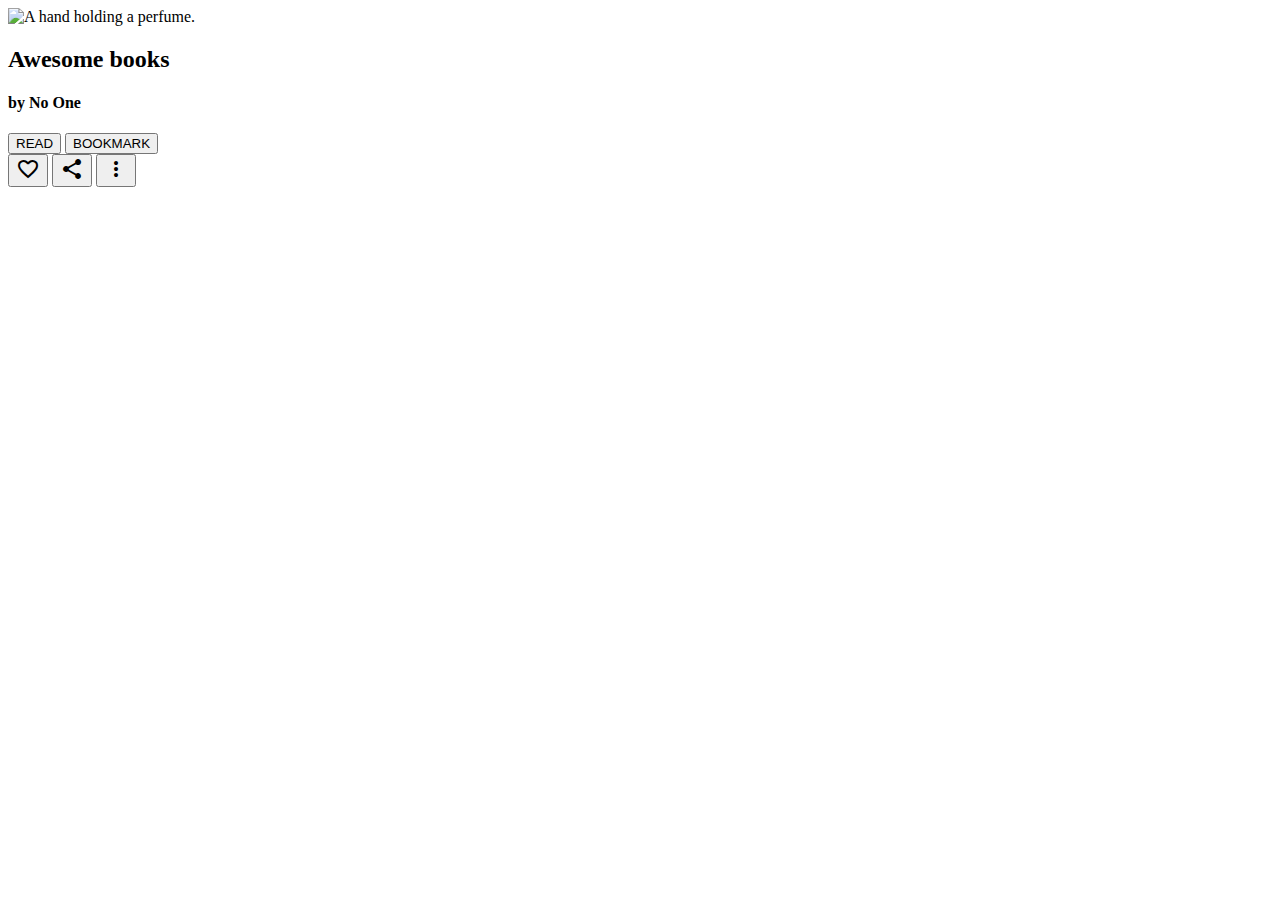
==== week-2/cards/index.html @ 8647329e "add card image for different screen sizes" ====
<!DOCTYPE html>
<html lang="en">
<head>
    <meta charset="UTF-8">
    <meta http-equiv="X-UA-Compatible" content="IE=edge">
    <meta name="viewport" content="width=device-width, initial-scale=1.0">

    <!-- Stylesheet -->
    <link rel="stylesheet" href="style.css">

    <!-- Material Icons -->
    <link href="https://fonts.googleapis.com/icon?family=Material+Icons"
      rel="stylesheet">

    <title>Cards</title>
</head>
<body>
    <div class="card">
        <div class="container_top">
            
            <img srcset="images/perfume-100.jpg 100w,
                         images/perfume-150.jpg 150w"
                sizes="(max-width: 600px) 100px,150px"
                src="images/perfume-150.jpg"
                alt="A hand holding a perfume.">

            <div class="description">
                <h2>
                    Awesome books
                </h2>
                <h4> by No One</h4>
            </div>
        </div>

        <div class="container_bottom">
            <div class="link_text">
                <button>READ</button>
                <button>BOOKMARK</button> 
            </div>

            <div class="link_icon">
                <button>
                    <span class="material-icons outlined">
                        favorite_border
                    </span>
                </button>
                <button>
                    <span class="material-icons two-tone">
                        share
                    </span>
                </button>
                <button>
                    <span class="material-icons">
                        more_vert
                    </span>
                </button>
            </div>
        </div>

    </div>
</body>
</html>
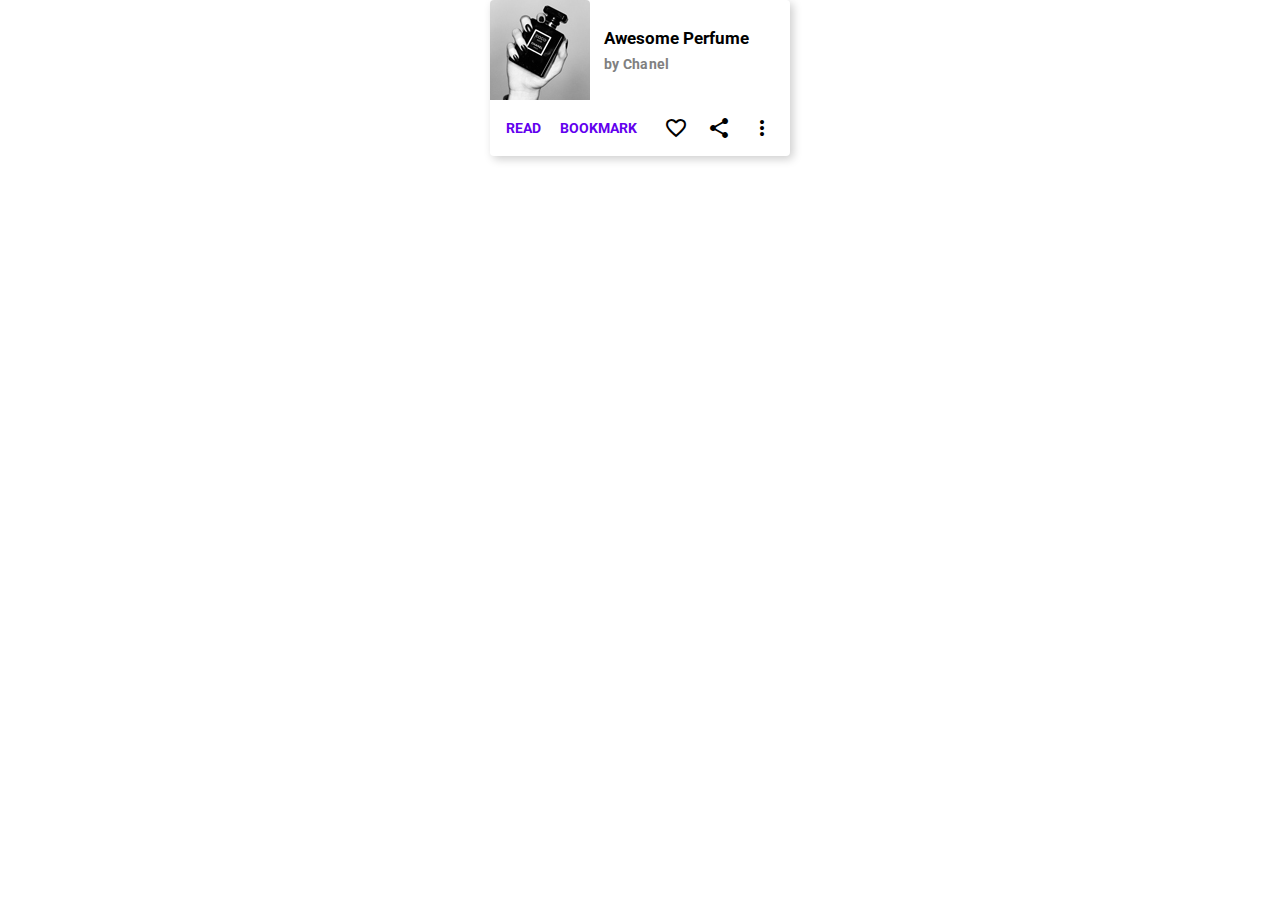
==== commit 7d839a87: "complete card - horitzontal Image and text" ====
--- a/week-2/cards/index.html
+++ b/week-2/cards/index.html
@@ -15,42 +15,47 @@
     <title>Cards</title>
 </head>
 <body>
+
+    <!-- Card 1 -->
+
     <div class="card">
         <div class="container_top">
-            
-            <img srcset="images/perfume-100.jpg 100w,
+
+            <!-- <img srcset="images/perfume-100.jpg 100w,
                          images/perfume-150.jpg 150w"
                 sizes="(max-width: 600px) 100px,150px"
                 src="images/perfume-150.jpg"
-                alt="A hand holding a perfume.">
+                alt="A hand holding a perfume."> -->
+
+            <img src="images/perfume-100.jpg" alt="A hand holding a perfume bottle">
 
             <div class="description">
                 <h2>
-                    Awesome books
+                    Awesome Perfume
                 </h2>
-                <h4> by No One</h4>
+                <h4> by Chanel</h4>
             </div>
         </div>
 
         <div class="container_bottom">
-            <div class="link_text">
+            <div class="action_text">
                 <button>READ</button>
                 <button>BOOKMARK</button> 
             </div>
 
-            <div class="link_icon">
+            <div class="action_icon">
                 <button>
-                    <span class="material-icons outlined">
+                    <span class="material-icons outlined icon">
                         favorite_border
                     </span>
                 </button>
                 <button>
-                    <span class="material-icons two-tone">
+                    <span class="material-icons two-tone icon">
                         share
                     </span>
                 </button>
                 <button>
-                    <span class="material-icons">
+                    <span class="material-icons icon">
                         more_vert
                     </span>
                 </button>
@@ -58,5 +63,11 @@
         </div>
 
     </div>
+
+
+    <!-- Card 2 -->
+    <div class="card">
+
+    </div>
 </body>
 </html>--- a/week-2/cards/style.css
+++ b/week-2/cards/style.css
@@ -0,0 +1,105 @@
+@import url('https://fonts.googleapis.com/css2?family=Roboto:wght@300&display=swap');
+
+html{
+    font-size: 85%;
+}
+
+:root{
+    --subheading-color: #808080;
+    --icon-hover-bg: #F0F0F0;
+    --text-hover-bg: #D9D7F1;
+    --button-text-color: #6200ee;
+    --heading-hover-color: #F8F8F8;
+}
+
+*{
+    margin: 0;
+    padding: 0;
+    font-family: 'Roboto', sans-serif;
+}
+
+h2{
+    font-size: 1.25rem;
+    margin-bottom: 8px;
+}
+
+h4{
+    color: var(--subheading-color);
+    letter-spacing: .025em;
+
+}
+
+button{
+    text-decoration: none;
+    background-color: #fff;
+    border: none;
+}
+
+.card{
+    max-width: 300px;
+    border-radius:  4px;
+    margin: auto;
+    box-sizing: border-box;
+    box-shadow: 3px 3px 10px rgb(0 0 0 / 0.2);
+}
+
+ /* TOP CONTAINER */
+
+.container_top{
+    display: flex;
+    align-items: center;
+    
+}
+
+.container_top:hover{
+    cursor: pointer;
+    background-color: var(--heading-hover-color);
+}
+
+img{
+    border-top-left-radius: 4px;
+    border-top-right-radius: 4px;
+}
+
+.description{
+    padding: 1rem
+}
+
+/* BOTTOM CONTAINER */
+
+.container_bottom{
+    display: flex;
+    justify-content: center;
+    align-items: center;
+    flex-wrap: wrap;
+    padding: 8px;
+}
+
+
+.action_text button{
+    font-weight: bold;
+    padding: 8px;
+    text-decoration: initial;
+    color: var(--button-text-color);
+    font-size: 100%;
+}
+
+.action_text button:hover{
+    background-color: var(--text-hover-bg);
+    cursor: pointer;
+    border-radius: 4px;
+}
+
+.action_icon{
+    margin-left: auto;
+}
+
+.icon{
+    padding: 8px;
+}
+
+.icon:hover{
+    background-color: var(--icon-hover-bg);
+    border-radius: 100%;
+    cursor: pointer;
+}
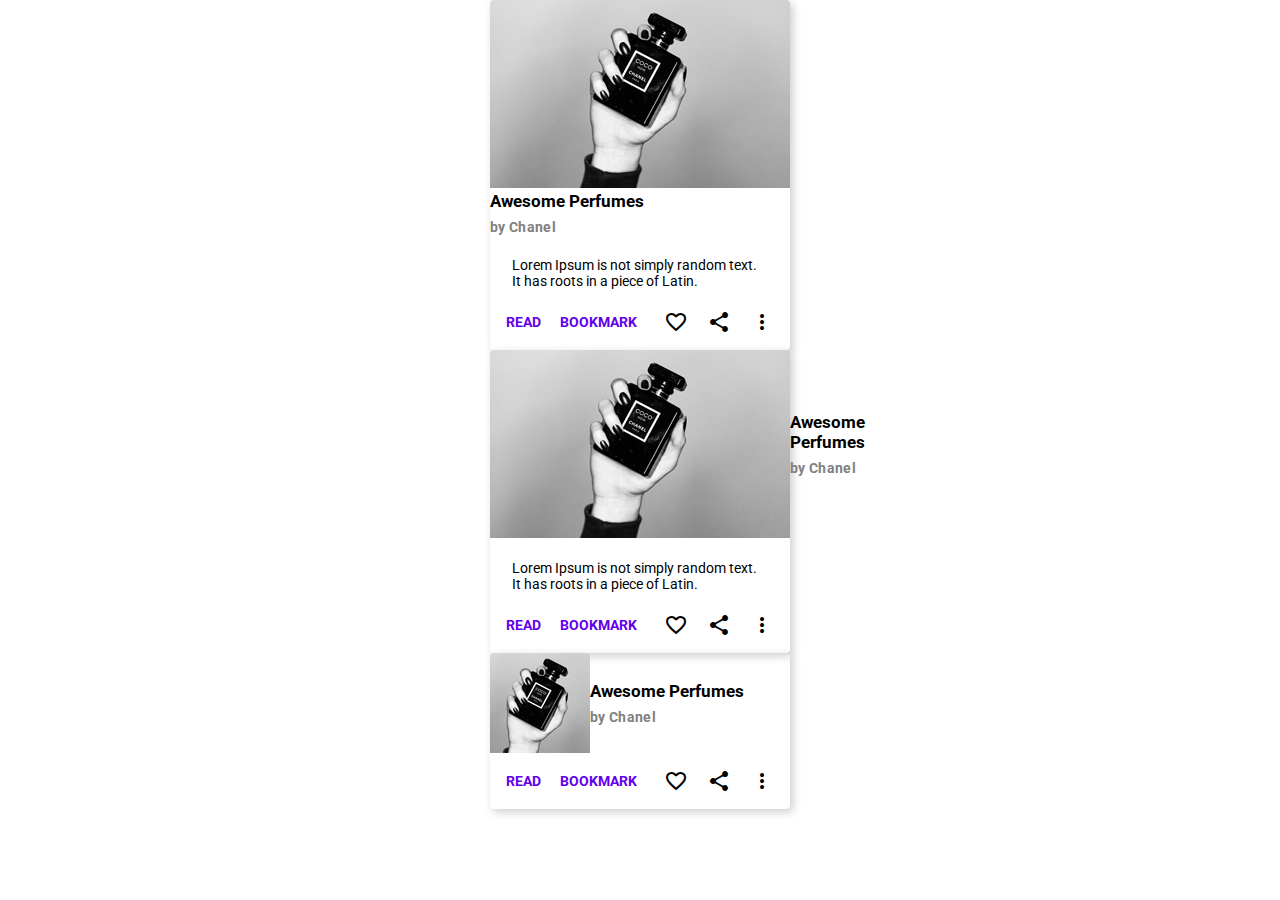
==== commit 730bb2bf: "complete CARD- BASIC W/ TEXT OVER MEDIA" ====
--- a/week-2/cards/index.html
+++ b/week-2/cards/index.html
@@ -14,60 +14,149 @@
 
     <title>Cards</title>
 </head>
+
 <body>
 
-    <!-- Card 1 -->
+    <div class="wrapper">
 
-    <div class="card">
-        <div class="container_top">
+        <!-- CARD BASIC -->
 
-            <!-- <img srcset="images/perfume-100.jpg 100w,
-                         images/perfume-150.jpg 150w"
-                sizes="(max-width: 600px) 100px,150px"
-                src="images/perfume-150.jpg"
-                alt="A hand holding a perfume."> -->
-
-            <img src="images/perfume-100.jpg" alt="A hand holding a perfume bottle">
-
-            <div class="description">
-                <h2>
-                    Awesome Perfume
-                </h2>
-                <h4> by Chanel</h4>
+        <div class="card">
+           
+            <div class="contaniner_top">
+                <img src="images/perfume-300.jpg" alt="A hand holding a perfume bottle.">
+                <div class="heading">
+                    <h2>Awesome Perfumes</h2>
+                    <h4>by Chanel</h4>
+                </div>
+            </div> 
+            
+            <div class="container_bottom">
+                <div class="description">
+                    <p> Lorem Ipsum is not simply random text. It has roots in a piece of Latin.</p>      
+                </div>
+                <div class="action_text">
+                    <button>READ</button>
+                    <button>BOOKMARK</button> 
+                </div>
+                
+                <div class="action_icon">
+                    <button>
+                        <span class="material-icons outlined icon">
+                            favorite_border
+                        </span>
+                    </button>
+                    <button>
+                        <span class="material-icons two-tone icon">
+                            share
+                        </span>
+                    </button>
+                    <button>
+                        <span class="material-icons icon">
+                            more_vert
+                        </span>
+                    </button>
+                </div>
             </div>
         </div>
 
-        <div class="container_bottom">
-            <div class="action_text">
-                <button>READ</button>
-                <button>BOOKMARK</button> 
+
+        <!-- CARD- BASIC W/ TEXT OVER MEDIA -->
+
+        <div class="card card_text_overlap">
+            <div class="container_top">
+                <img src="images/perfume-300.jpg" alt="A hand holding a perfume bottle.">
+                <div class="heading">
+                    <h2>Awesome Perfumes</h2>
+                    <h4>by Chanel</h4>
+                    
+                </div>
             </div>
-
-            <div class="action_icon">
-                <button>
-                    <span class="material-icons outlined icon">
-                        favorite_border
-                    </span>
-                </button>
-                <button>
-                    <span class="material-icons two-tone icon">
-                        share
-                    </span>
-                </button>
-                <button>
-                    <span class="material-icons icon">
-                        more_vert
-                    </span>
-                </button>
+            
+            <div class="container_bottom">
+                <div class="description">
+                    <p> Lorem Ipsum is not simply random text. It has roots in a piece of Latin.</p>    
+                </div>
+                <div class="action_text">
+                    <button>READ</button>
+                    <button>BOOKMARK</button> 
+                </div>
+                
+                <div class="action_icon">
+                    <button>
+                        <span class="material-icons outlined icon">
+                            favorite_border
+                        </span>
+                    </button>
+                    <button>
+                        <span class="material-icons two-tone icon">
+                            share
+                        </span>
+                    </button>
+                    <button>
+                        <span class="material-icons icon">
+                            more_vert
+                        </span>
+                    </button>
+                </div>
             </div>
         </div>
 
+        <!-- CARD WITH HEADER TOP -->
+
+        
+
+
+
+        <!-- CARD- HORIZONTAL IMAGE AND TEXT -->
+        
+        <div class="card card_horizontal">
+            <div class="container_top">
+
+                <!-- <img srcset="images/perfume-100.jpg 100w,
+                    images/perfume-150.jpg 150w"
+                    sizes="(max-width: 600px) 100px,150px"
+                    src="images/perfume-150.jpg"
+                    alt="A hand holding a perfume."> -->
+                    
+                    <img src="images/perfume-100.jpg" alt="A hand holding a perfume bottle">
+                    
+                    <div class="heading">
+                        <h2>
+                            Awesome Perfumes
+                        </h2>
+                        <h4> by Chanel</h4>
+                    </div>
+                </div>
+                
+                <div class="container_bottom">
+                    <div class="action_text">
+                        <button>READ</button>
+                        <button>BOOKMARK</button> 
+                    </div>
+                    
+                    <div class="action_icon">
+                        <button>
+                            <span class="material-icons outlined icon">
+                                favorite_border
+                            </span>
+                    </button>
+                    <button>
+                        <span class="material-icons two-tone icon">
+                            share
+                        </span>
+                    </button>
+                    <button>
+                        <span class="material-icons icon">
+                            more_vert
+                        </span>
+                    </button>
+                </div>
+            </div>
+            
+        </div>
+      
     </div>
 
-
-    <!-- Card 2 -->
-    <div class="card">
-
-    </div>
 </body>
 </html>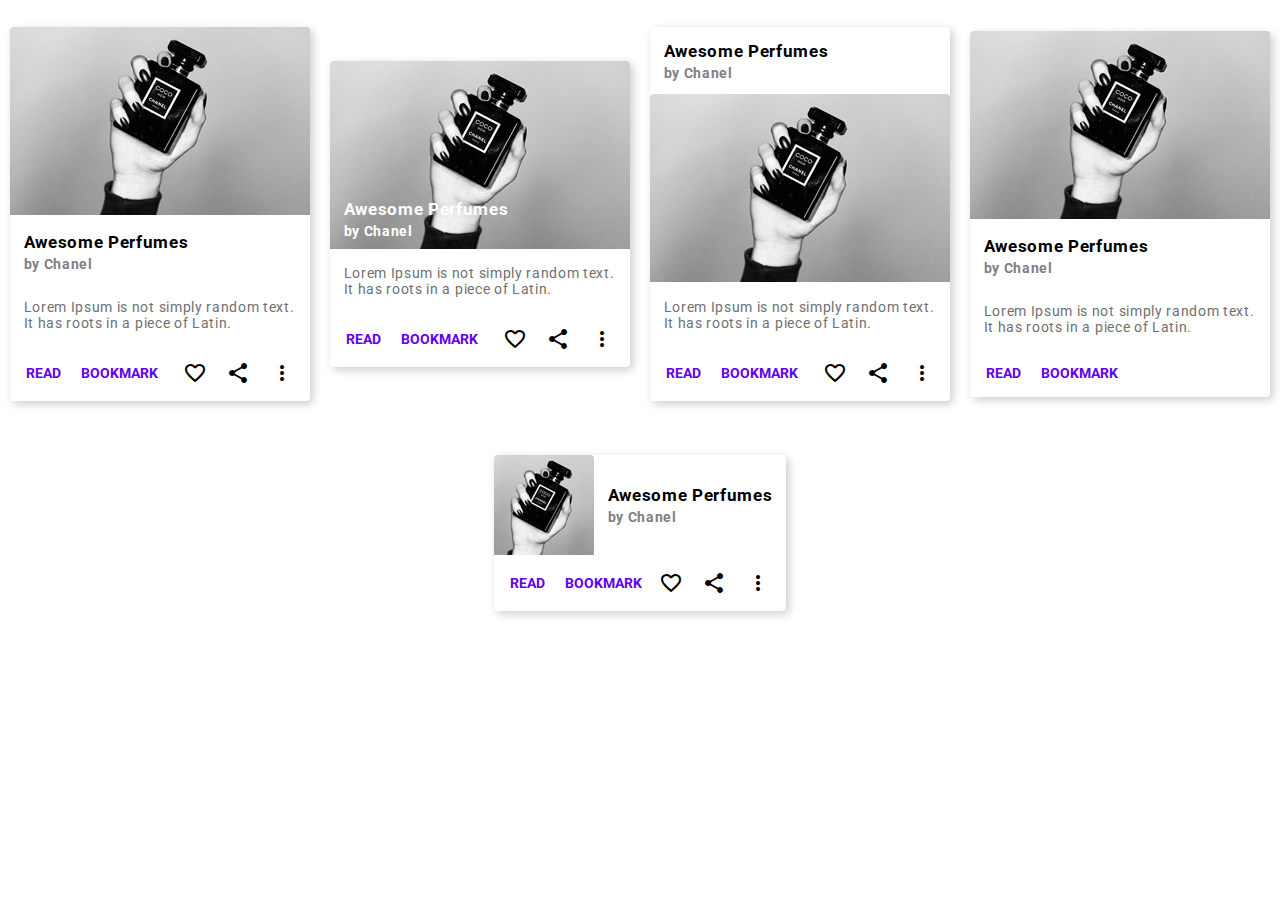
==== commit cf321678: "done button without icon" ====
--- a/week-2/cards/index.html
+++ b/week-2/cards/index.html
@@ -23,18 +23,18 @@
 
         <div class="card">
            
-            <div class="contaniner_top">
+            <div class="container_top">
                 <img src="images/perfume-300.jpg" alt="A hand holding a perfume bottle.">
                 <div class="heading">
                     <h2>Awesome Perfumes</h2>
                     <h4>by Chanel</h4>
                 </div>
-            </div> 
-            
-            <div class="container_bottom">
                 <div class="description">
                     <p> Lorem Ipsum is not simply random text. It has roots in a piece of Latin.</p>      
                 </div>
+            </div> 
+            
+            <div class="container_bottom">
                 <div class="action_text">
                     <button>READ</button>
                     <button>BOOKMARK</button> 
@@ -64,60 +64,113 @@
         <!-- CARD- BASIC W/ TEXT OVER MEDIA -->
 
         <div class="card card_text_overlap">
+            <div class="container_top">
+                <img src="images/perfume-300.jpg" alt="A hand holding a perfume bottle.">
+                <div class="heading">
+                    <h2>Awesome Perfumes</h2>
+                    <h4>by Chanel</h4>   
+                </div>
+                <div class="description" >
+                    <p> Lorem Ipsum is not simply random text. It has roots in a piece of Latin.</p>    
+                </div>
+            </div>
+            
+            <div class="container_bottom">
+                <div class="action_text">
+                    <button>READ</button>
+                    <button>BOOKMARK</button> 
+                </div>
+                
+                <div class="action_icon">
+                    <button>
+                        <span class="material-icons outlined icon">
+                            favorite_border
+                        </span>
+                    </button>
+                    <button>
+                        <span class="material-icons two-tone icon">
+                            share
+                        </span>
+                    </button>
+                    <button>
+                        <span class="material-icons icon">
+                            more_vert
+                        </span>
+                    </button>
+                </div>
+            </div>
+        </div>
+
+        <!-- CARD WITH HEADER TOP -->
+
+         <div class="card card_header_top">
+             <div class="heading">
+                 <h2>Awesome Perfumes</h2>
+                 <h4>by Chanel</h4>
+            </div>
+             <div class="container_top">
+                    <img src="images/perfume-300.jpg" alt="A hand holding a perfume bottle.">
+                    <div class="description">
+                        <p> Lorem Ipsum is not simply random text. It has roots in a piece of Latin.</p>      
+                    </div>
+            </div> 
+            
+            <div class="container_bottom">
+                <div class="action_text">
+                    <button>READ</button>
+                    <button>BOOKMARK</button> 
+                </div>
+                
+                <div class="action_icon">
+                    <button>
+                        <span class="material-icons outlined icon">
+                            favorite_border
+                        </span>
+                    </button>
+                    <button>
+                        <span class="material-icons two-tone icon">
+                            share
+                        </span>
+                    </button>
+                    <button>
+                        <span class="material-icons icon">
+                            more_vert
+                        </span>
+                    </button>
+                </div>
+            </div>
+
+        </div>
+
+
+        <!-- CARD WITH ONLY BUTTONS -->
+
+        <div class="card card_no_icons">
+
             <div class="container_top">
                 <img src="images/perfume-300.jpg" alt="A hand holding a perfume bottle.">
                 <div class="heading">
                     <h2>Awesome Perfumes</h2>
                     <h4>by Chanel</h4>
-                    
-                </div>
-            </div>
-            
-            <div class="container_bottom">
+                </div>
                 <div class="description">
-                    <p> Lorem Ipsum is not simply random text. It has roots in a piece of Latin.</p>    
-                </div>
-                <div class="action_text">
-                    <button>READ</button>
-                    <button>BOOKMARK</button> 
-                </div>
-                
-                <div class="action_icon">
-                    <button>
-                        <span class="material-icons outlined icon">
-                            favorite_border
-                        </span>
-                    </button>
-                    <button>
-                        <span class="material-icons two-tone icon">
-                            share
-                        </span>
-                    </button>
-                    <button>
-                        <span class="material-icons icon">
-                            more_vert
-                        </span>
-                    </button>
-                </div>
-            </div>
-        </div>
-
-        <!-- CARD WITH HEADER TOP -->
-
-        
-
-
+                    <p> Lorem Ipsum is not simply random text. It has roots in a piece of Latin.</p>      
+                </div>
+            </div> 
+            
+            <div class="container_bottom">
+                <div class="action_text">
+                    <button>READ</button>
+                    <button>BOOKMARK</button> 
+                </div>
+                
+            </div>
+        </div>
 
         <!-- CARD- HORIZONTAL IMAGE AND TEXT -->
         
         <div class="card card_horizontal">
             <div class="container_top">
-
-                <!-- <img srcset="images/perfume-100.jpg 100w,
-                    images/perfume-150.jpg 150w"
-                    sizes="(max-width: 600px) 100px,150px"
-                    src="images/perfume-150.jpg"
-                    alt="A hand holding a perfume."> -->
                     
                     <img src="images/perfume-100.jpg" alt="A hand holding a perfume bottle">
                     
--- a/week-2/cards/style.css
+++ b/week-2/cards/style.css
@@ -2,6 +2,7 @@
 
 html{
     font-size: 85%;
+    letter-spacing: .05em;
 }
 
 :root{
@@ -10,6 +11,7 @@
     --text-hover-bg: #D9D7F1;
     --button-text-color: #6200ee;
     --heading-hover-color: #F8F8F8;
+    --paragraph-text-color: #707070;
 }
 
 *{
@@ -20,13 +22,11 @@
 
 h2{
     font-size: 1.25rem;
-    margin-bottom: 8px;
+    margin-bottom: 4px;
 }
 
 h4{
     color: var(--subheading-color);
-    letter-spacing: .025em;
-
 }
 
 button{
@@ -35,20 +35,43 @@
     border: none;
 }
 
+.wrapper{
+    display: flex;
+    align-items: center;
+    flex-wrap: wrap;
+}
+
 .card{
     max-width: 300px;
     border-radius:  4px;
-    margin: auto;
+    margin: 2rem auto;
     box-sizing: border-box;
     box-shadow: 3px 3px 10px rgb(0 0 0 / 0.2);
+
 }
 
  /* TOP CONTAINER */
 
-.container_top{
+.card_horizontal .container_top{
     display: flex;
     align-items: center;
-    
+}
+
+.card_text_overlap .container_top{
+    position: relative;
+}
+
+.card_text_overlap .description:hover{
+    background-color: var(--heading-hover-color);
+}
+
+.card_text_overlap .heading{
+    position: absolute;
+    top: 50%;
+}
+
+.card_text_overlap :is(h2,h4){
+    color: #fff
 }
 
 .container_top:hover{
@@ -56,13 +79,22 @@
     background-color: var(--heading-hover-color);
 }
 
+.card_no_icons .container_bottom {
+    justify-content: flex-start;
+}
+
 img{
     border-top-left-radius: 4px;
     border-top-right-radius: 4px;
 }
 
+.heading{
+    margin: 1rem;
+}
+
 .description{
-    padding: 1rem
+    color: var(--paragraph-text-color);
+    padding: 1rem;
 }
 
 /* BOTTOM CONTAINER */
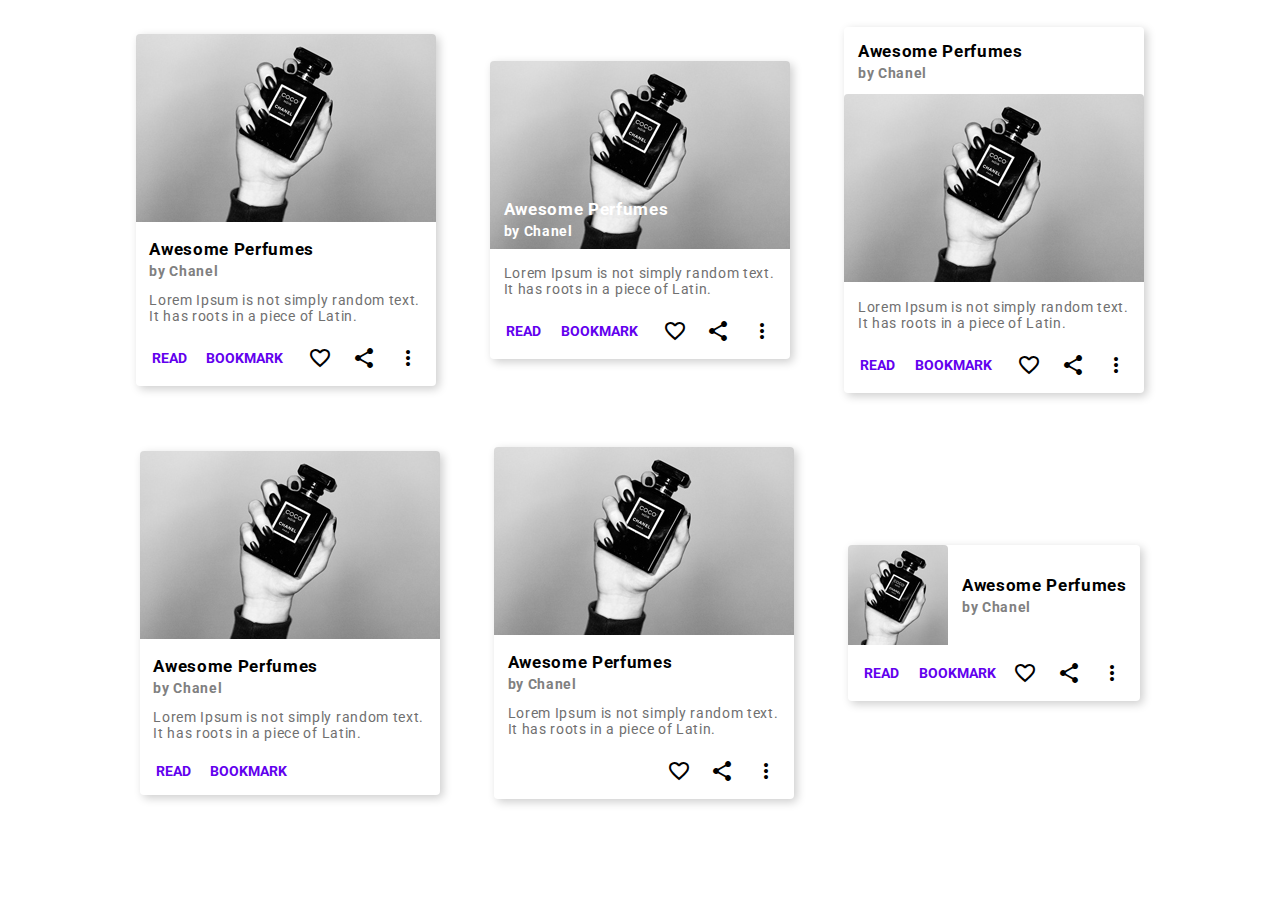
==== commit 558f0cdf: "complete card with only icons" ====
--- a/week-2/cards/index.html
+++ b/week-2/cards/index.html
@@ -21,8 +21,7 @@
 
         <!-- CARD BASIC -->
 
-        <div class="card">
-           
+        <div class="card card_basic">
             <div class="container_top">
                 <img src="images/perfume-300.jpg" alt="A hand holding a perfume bottle.">
                 <div class="heading">
@@ -35,12 +34,12 @@
             </div> 
             
             <div class="container_bottom">
-                <div class="action_text">
-                    <button>READ</button>
-                    <button>BOOKMARK</button> 
-                </div>
-                
-                <div class="action_icon">
+                <div class="action_buttons">
+                    <button>READ</button>
+                    <button>BOOKMARK</button> 
+                </div>
+                
+                <div class="action_icons">
                     <button>
                         <span class="material-icons outlined icon">
                             favorite_border
@@ -76,12 +75,12 @@
             </div>
             
             <div class="container_bottom">
-                <div class="action_text">
-                    <button>READ</button>
-                    <button>BOOKMARK</button> 
-                </div>
-                
-                <div class="action_icon">
+                <div class="action_buttons">
+                    <button>READ</button>
+                    <button>BOOKMARK</button> 
+                </div>
+                
+                <div class="action_icons">
                     <button>
                         <span class="material-icons outlined icon">
                             favorite_border
@@ -116,12 +115,12 @@
             </div> 
             
             <div class="container_bottom">
-                <div class="action_text">
-                    <button>READ</button>
-                    <button>BOOKMARK</button> 
-                </div>
-                
-                <div class="action_icon">
+                <div class="action_buttons">
+                    <button>READ</button>
+                    <button>BOOKMARK</button> 
+                </div>
+                
+                <div class="action_icons">
                     <button>
                         <span class="material-icons outlined icon">
                             favorite_border
@@ -145,7 +144,7 @@
 
         <!-- CARD WITH ONLY BUTTONS -->
 
-        <div class="card card_no_icons">
+        <div class="card card_only_buttons">
 
             <div class="container_top">
                 <img src="images/perfume-300.jpg" alt="A hand holding a perfume bottle.">
@@ -159,11 +158,47 @@
             </div> 
             
             <div class="container_bottom">
-                <div class="action_text">
-                    <button>READ</button>
-                    <button>BOOKMARK</button> 
-                </div>
-                
+                <div class="action_buttons">
+                    <button>READ</button>
+                    <button>BOOKMARK</button> 
+                </div>
+                
+            </div>
+        </div>
+
+        <!-- CARD WITH ONLY ICONS -->
+
+        <div class="card card_only_icons">
+           
+            <div class="container_top">
+                <img src="images/perfume-300.jpg" alt="A hand holding a perfume bottle.">
+                <div class="heading">
+                    <h2>Awesome Perfumes</h2>
+                    <h4>by Chanel</h4>
+                </div>
+                <div class="description">
+                    <p> Lorem Ipsum is not simply random text. It has roots in a piece of Latin.</p>      
+                </div>
+            </div> 
+            
+            <div class="container_bottom">
+                <div class="action_icons">
+                    <button>
+                        <span class="material-icons outlined icon">
+                            favorite_border
+                        </span>
+                    </button>
+                    <button>
+                        <span class="material-icons two-tone icon">
+                            share
+                        </span>
+                    </button>
+                    <button>
+                        <span class="material-icons icon">
+                            more_vert
+                        </span>
+                    </button>
+                </div>
             </div>
         </div>
 
@@ -183,12 +218,12 @@
                 </div>
                 
                 <div class="container_bottom">
-                    <div class="action_text">
+                    <div class="action_buttons">
                         <button>READ</button>
                         <button>BOOKMARK</button> 
                     </div>
                     
-                    <div class="action_icon">
+                    <div class="action_icons">
                         <button>
                             <span class="material-icons outlined icon">
                                 favorite_border
--- a/week-2/cards/style.css
+++ b/week-2/cards/style.css
@@ -38,13 +38,14 @@
 .wrapper{
     display: flex;
     align-items: center;
+    justify-content: center;
     flex-wrap: wrap;
 }
 
 .card{
     max-width: 300px;
     border-radius:  4px;
-    margin: 2rem auto;
+    margin: 2rem;
     box-sizing: border-box;
     box-shadow: 3px 3px 10px rgb(0 0 0 / 0.2);
 
@@ -79,9 +80,24 @@
     background-color: var(--heading-hover-color);
 }
 
-.card_no_icons .container_bottom {
+.card_only_buttons .container_bottom {
     justify-content: flex-start;
 }
+
+.card_only_icons .container_bottom{
+    justify-content: flex-end;
+}
+
+.card_basic .description,
+.card_only_buttons .description,
+.card_only_icons .description{
+    padding-top: 0;
+}
+
+.card_horizontal .container_bottom{
+    padding: 8px;
+}
+
 
 img{
     border-top-left-radius: 4px;
@@ -104,11 +120,13 @@
     justify-content: center;
     align-items: center;
     flex-wrap: wrap;
-    padding: 8px;
+    padding-left: 8px;
+    padding-right: 8px;
+    padding-bottom: 8px;    
 }
 
 
-.action_text button{
+.action_buttons button{
     font-weight: bold;
     padding: 8px;
     text-decoration: initial;
@@ -116,13 +134,13 @@
     font-size: 100%;
 }
 
-.action_text button:hover{
+.action_buttons button:hover{
     background-color: var(--text-hover-bg);
     cursor: pointer;
     border-radius: 4px;
 }
 
-.action_icon{
+.action_icons{
     margin-left: auto;
 }
 
